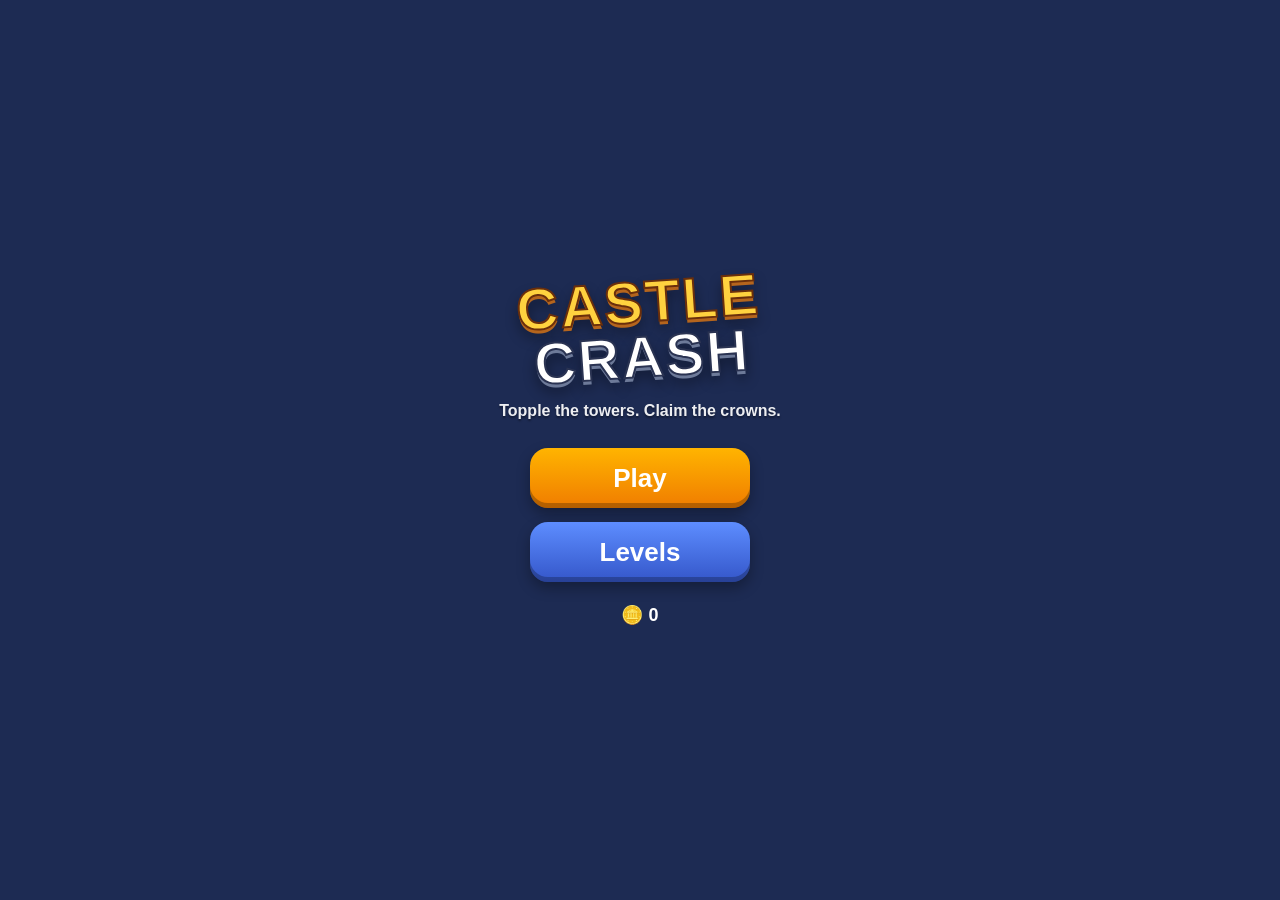
==== castle-crash/index.html @ c0998640 "Add Castle Crash (page, styles, service worker, manifest)" ====
<!DOCTYPE html>
<html lang="en">
<head>
<meta charset="utf-8">
<meta name="viewport" content="width=device-width, initial-scale=1, maximum-scale=1, minimum-scale=1, user-scalable=no, viewport-fit=cover">
<meta name="apple-mobile-web-app-capable" content="yes">
<meta name="mobile-web-app-capable" content="yes">
<meta name="apple-mobile-web-app-status-bar-style" content="black-translucent">
<meta name="apple-mobile-web-app-title" content="Castle Crash">
<meta name="theme-color" content="#1d2b53">
<meta name="description" content="Castle Crash: aim, fire, and topple the castle. A physics puzzle game.">
<title>Castle Crash</title>
<link rel="manifest" href="manifest.webmanifest">
<link rel="apple-touch-icon" href="icons/apple-touch-icon.png">
<link rel="icon" type="image/png" sizes="192x192" href="icons/icon-192.png">
<link rel="stylesheet" href="style.css">
</head>
<body>
<div id="safe-probe"></div>
<canvas id="game"></canvas>

<div id="hud" class="hidden">
  <button id="btn-menu" class="hbtn" aria-label="Levels">&#9776;</button>
  <div id="hud-mid">
    <div id="hud-level">Level 1</div>
    <div id="hud-balls"></div>
  </div>
  <button id="btn-restart" class="hbtn" aria-label="Restart">&#8635;</button>
  <button id="btn-sound" class="hbtn" aria-label="Sound">&#128266;</button>
</div>
<div id="hint" class="hidden">Drag back from the cannon to aim, release to fire</div>

<div id="title" class="screen">
  <div class="logo"><span>CASTLE</span><span>CRASH</span></div>
  <div class="tag">Topple the towers. Claim the crowns.</div>
  <button id="btn-play" class="big">Play</button>
  <button id="btn-levels" class="big alt">Levels</button>
  <div class="coins-line">&#129689; <span class="coins">0</span></div>
</div>

<div id="levels" class="screen hidden">
  <div class="lv-head">
    <button id="btn-back" class="hbtn" aria-label="Back">&#8592;</button>
    <div class="lv-title">Choose a Level</div>
    <div class="lv-coins">&#129689; <span class="coins">0</span></div>
  </div>
  <div class="lv-stars">&#9733; <span id="star-total">0</span></div>
  <div id="lv-grid"></div>
</div>

<div id="result" class="screen dim hidden">
  <div class="card">
    <div id="res-title">Castle Cleared!</div>
    <div id="res-stars"><span>&#9733;</span><span>&#9733;</span><span>&#9733;</span></div>
    <div id="res-score"></div>
    <div id="res-coins"></div>
    <div class="row">
      <button id="res-levels" class="mid alt" aria-label="Levels">&#9776;</button>
      <button id="res-retry" class="mid alt" aria-label="Retry">&#8635;</button>
      <button id="res-next" class="mid">Next &#9654;</button>
    </div>
  </div>
</div>

<script src="js/matter.min.js"></script>
<script src="js/core.js"></script>
<script src="js/levels.js"></script>
<script src="js/game.js"></script>
</body>
</html>
---- castle-crash/style.css ----
:root { --sat: env(safe-area-inset-top, 0px); --sab: env(safe-area-inset-bottom, 0px); --sal: env(safe-area-inset-left, 0px); --sar: env(safe-area-inset-right, 0px); }
* { box-sizing: border-box; -webkit-tap-highlight-color: transparent; -webkit-user-select: none; user-select: none; -webkit-touch-callout: none; }
html, body { margin: 0; padding: 0; width: 100%; height: 100%; overflow: hidden; background: #1d2b53; overscroll-behavior: none; touch-action: none; }
body { position: fixed; inset: 0; font-family: -apple-system, BlinkMacSystemFont, "SF Pro Rounded", "Segoe UI", Roboto, sans-serif; color: #fff; }
#safe-probe { position: absolute; visibility: hidden; padding: var(--sat) var(--sar) var(--sab) var(--sal); }
canvas#game { position: absolute; inset: 0; width: 100%; height: 100%; display: block; touch-action: none; }
.hidden { display: none !important; }
button { font-family: inherit; cursor: pointer; border: none; touch-action: manipulation; }
.hbtn { width: 44px; height: 44px; border-radius: 12px; background: rgba(20,28,60,.55); color: #fff; font-size: 22px; line-height: 44px; padding: 0; box-shadow: inset 0 -3px 0 rgba(0,0,0,.25); }
.hbtn:active { transform: scale(.94); }
#hud { position: absolute; left: 0; right: 0; top: 0; padding: calc(var(--sat) + 8px) calc(var(--sar) + 10px) 0 calc(var(--sal) + 10px); display: flex; align-items: center; gap: 8px; pointer-events: none; }
#hud .hbtn { pointer-events: auto; }
#hud-mid { flex: 1; text-align: center; text-shadow: 0 2px 0 rgba(0,0,0,.35); }
#hud-level { font-weight: 800; font-size: 17px; }
#hud-balls { margin-top: 3px; height: 16px; display: flex; justify-content: center; gap: 5px; }
#hud-balls i { width: 14px; height: 14px; border-radius: 50%; background: radial-gradient(circle at 35% 35%, #9aa3b5, #2c3140 70%); display: inline-block; box-shadow: 0 1px 0 rgba(0,0,0,.4); }
#hud-balls i.used { opacity: .25; }
#hint { position: absolute; left: 0; right: 0; bottom: calc(var(--sab) + 18px); text-align: center; font-size: 15px; font-weight: 700; color: #fff; text-shadow: 0 2px 3px rgba(0,0,0,.6); pointer-events: none; animation: pulse 1.6s ease-in-out infinite; }
@keyframes pulse { 50% { opacity: .45; } }
.screen { position: absolute; inset: 0; display: flex; flex-direction: column; align-items: center; justify-content: center; padding: calc(var(--sat) + 10px) calc(var(--sar) + 12px) calc(var(--sab) + 10px) calc(var(--sal) + 12px); }
#title { background: linear-gradient(180deg, rgba(29,43,83,.15), rgba(29,43,83,.65)); gap: 14px; }
.logo { display: flex; flex-direction: column; align-items: center; font-weight: 900; line-height: .95; letter-spacing: 2px; margin-bottom: 4px; transform: rotate(-4deg); }
.logo span { font-size: 58px; color: #ffd23f; text-shadow: 0 4px 0 #b5651d, 0 8px 14px rgba(0,0,0,.45); -webkit-text-stroke: 2px #6b2f0b; }
.logo span:last-child { color: #fff; text-shadow: 0 4px 0 #6d7a99, 0 8px 14px rgba(0,0,0,.45); -webkit-text-stroke: 2px #2a3352; }
.tag { font-size: 16px; font-weight: 700; opacity: .92; margin-bottom: 14px; text-shadow: 0 2px 2px rgba(0,0,0,.4); }
.big { width: 220px; height: 60px; border-radius: 18px; font-size: 26px; font-weight: 900; color: #fff; background: linear-gradient(#ffb400, #f07c00); box-shadow: inset 0 -5px 0 rgba(0,0,0,.25), 0 6px 14px rgba(0,0,0,.3); }
.big.alt, .mid.alt { background: linear-gradient(#5d8dff, #3456c9); }
.big:active, .mid:active { transform: scale(.95); }
.coins-line { font-weight: 800; font-size: 18px; margin-top: 8px; }
#levels { justify-content: flex-start; background: linear-gradient(180deg, #24346b, #1d2b53); }
.lv-head { width: 100%; max-width: 460px; display: flex; align-items: center; gap: 10px; margin-top: 4px; }
.lv-title { flex: 1; text-align: center; font-weight: 900; font-size: 22px; }
.lv-coins { font-weight: 800; min-width: 44px; text-align: right; }
.lv-stars { margin: 8px 0 10px; font-weight: 800; color: #ffd23f; font-size: 18px; }
#lv-grid { width: 100%; max-width: 460px; display: grid; grid-template-columns: repeat(4, 1fr); gap: 10px; overflow-y: auto; padding: 4px 2px 20px; -webkit-overflow-scrolling: touch; touch-action: pan-y; }
.lv { aspect-ratio: 1 / 1.05; border-radius: 16px; background: linear-gradient(#ffb400, #f07c00); color: #fff; font-weight: 900; font-size: 24px; display: flex; flex-direction: column; align-items: center; justify-content: center; box-shadow: inset 0 -4px 0 rgba(0,0,0,.25); }
.lv .st { font-size: 13px; letter-spacing: 1px; color: rgba(0,0,0,.25); margin-top: 2px; }
.lv .st b { color: #fff6a8; font-weight: 900; }
.lv.locked { background: linear-gradient(#59618a, #3d446b); color: rgba(255,255,255,.4); font-size: 22px; }
.dim { background: rgba(10,14,30,.55); }
.card { width: min(320px, 90vw); background: linear-gradient(#fff8e6, #f3dfb1); color: #4a2a08; border-radius: 24px; padding: 20px 16px 18px; text-align: center; box-shadow: 0 10px 30px rgba(0,0,0,.4), inset 0 -5px 0 rgba(0,0,0,.12); animation: pop .35s cubic-bezier(.2,1.6,.4,1); }
@keyframes pop { from { transform: scale(.6); opacity: 0; } }
#res-title { font-size: 26px; font-weight: 900; }
#res-stars { font-size: 52px; margin: 6px 0; letter-spacing: 4px; }
#res-stars span { color: #d6c8a8; display: inline-block; }
#res-stars span.on { color: #ffc400; text-shadow: 0 3px 0 #c27c00; animation: pop .4s backwards; }
#res-stars span.on:nth-child(2) { animation-delay: .15s; }
#res-stars span.on:nth-child(3) { animation-delay: .3s; }
#res-score { font-size: 18px; font-weight: 800; }
#res-coins { font-size: 16px; font-weight: 700; margin: 6px 0 14px; min-height: 20px; }
.row { display: flex; gap: 10px; justify-content: center; }
.mid { height: 52px; min-width: 52px; padding: 0 16px; border-radius: 16px; font-size: 20px; font-weight: 900; color: #fff; background: linear-gradient(#ffb400, #f07c00); box-shadow: inset 0 -4px 0 rgba(0,0,0,.25); }
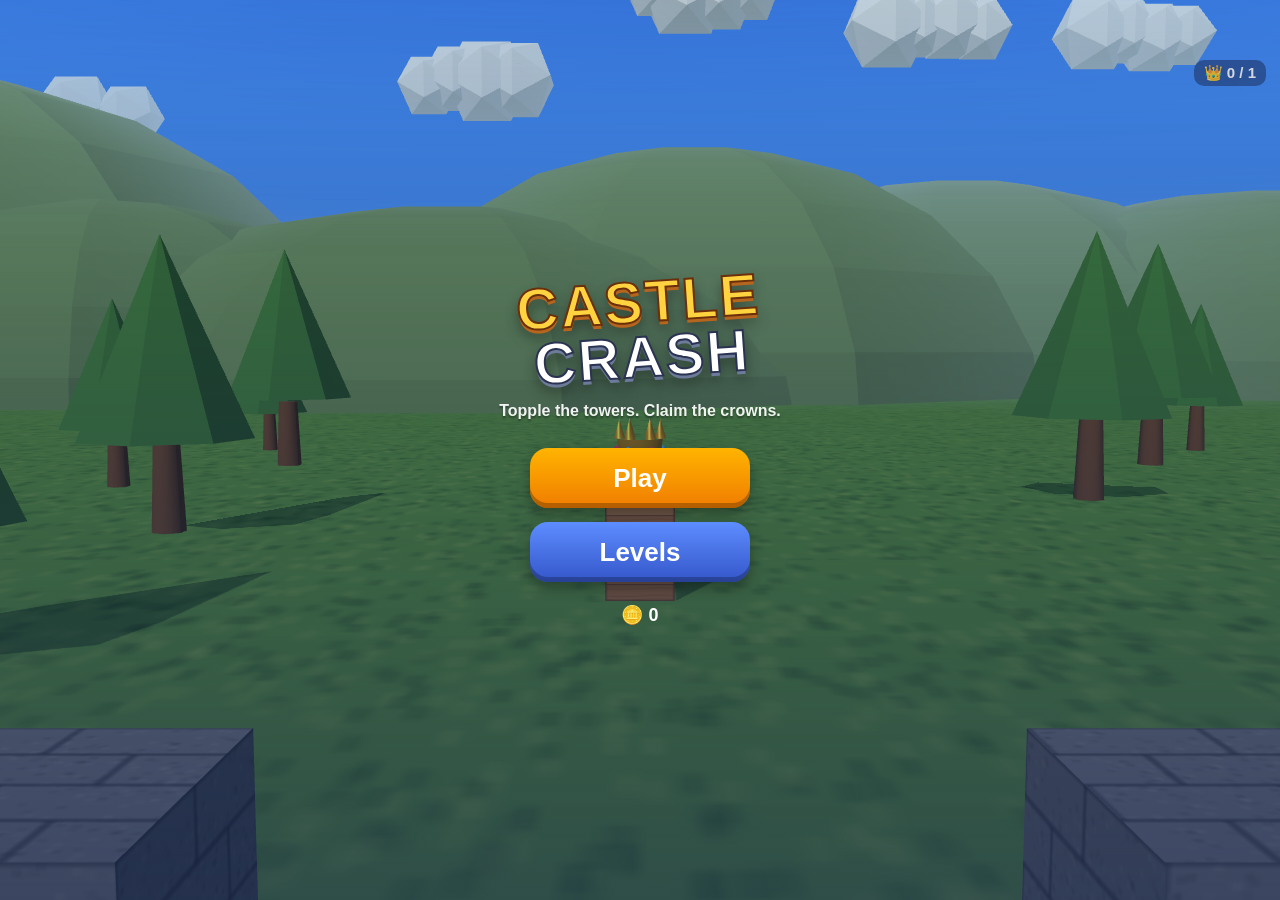
==== commit d3cbec18: "Castle Crash 3D: first-person page, unlimited shots, service worker cache castle-crash-3d-v1" ====
--- a/castle-crash/index.html
+++ b/castle-crash/index.html
@@ -8,7 +8,7 @@
 <meta name="apple-mobile-web-app-status-bar-style" content="black-translucent">
 <meta name="apple-mobile-web-app-title" content="Castle Crash">
 <meta name="theme-color" content="#1d2b53">
-<meta name="description" content="Castle Crash: aim, fire, and topple the castle. A physics puzzle game.">
+<meta name="description" content="Castle Crash 3D: tap to fire and topple the castle. A first-person physics puzzle game.">
 <title>Castle Crash</title>
 <link rel="manifest" href="manifest.webmanifest">
 <link rel="apple-touch-icon" href="icons/apple-touch-icon.png">
@@ -18,17 +18,20 @@
 <body>
 <div id="safe-probe"></div>
 <canvas id="game"></canvas>
+<div id="cross" class="hidden"><i></i></div>
+<div id="popups"></div>
 
 <div id="hud" class="hidden">
   <button id="btn-menu" class="hbtn" aria-label="Levels">&#9776;</button>
   <div id="hud-mid">
     <div id="hud-level">Level 1</div>
-    <div id="hud-balls"></div>
+    <div id="hud-shots">Shots 0</div>
   </div>
   <button id="btn-restart" class="hbtn" aria-label="Restart">&#8635;</button>
   <button id="btn-sound" class="hbtn" aria-label="Sound">&#128266;</button>
 </div>
-<div id="hint" class="hidden">Drag back from the cannon to aim, release to fire</div>
+<div id="hud-targets-wrap"><div id="hud-targets"></div></div>
+<div id="hint" class="hidden">Tap the castle to fire. Hold and drag to aim, release to fire.</div>
 
 <div id="title" class="screen">
   <div class="logo"><span>CASTLE</span><span>CRASH</span></div>
@@ -56,15 +59,12 @@
     <div id="res-coins"></div>
     <div class="row">
       <button id="res-levels" class="mid alt" aria-label="Levels">&#9776;</button>
-      <button id="res-retry" class="mid alt" aria-label="Retry">&#8635;</button>
+      <button id="res-retry" class="mid alt" aria-label="Replay">&#8635;</button>
       <button id="res-next" class="mid">Next &#9654;</button>
     </div>
   </div>
 </div>
-
-<script src="js/matter.min.js"></script>
-<script src="js/core.js"></script>
-<script src="js/levels.js"></script>
-<script src="js/game.js"></script>
+<noscript>Castle Crash needs JavaScript.</noscript>
+<script type="module" src="js/game.js"></script>
 </body>
 </html>
--- a/castle-crash/style.css
+++ b/castle-crash/style.css
@@ -50,3 +50,15 @@
 #res-coins { font-size: 16px; font-weight: 700; margin: 6px 0 14px; min-height: 20px; }
 .row { display: flex; gap: 10px; justify-content: center; }
 .mid { height: 52px; min-width: 52px; padding: 0 16px; border-radius: 16px; font-size: 20px; font-weight: 900; color: #fff; background: linear-gradient(#ffb400, #f07c00); box-shadow: inset 0 -4px 0 rgba(0,0,0,.25); }
+#hud-shots { font-size: 13px; font-weight: 700; margin-top: 3px; opacity: .95; }
+#hud-targets { position: absolute; right: calc(var(--sar) + 14px); top: calc(var(--sat) + 60px); font-weight: 800; font-size: 15px; background: rgba(20,28,60,.45); padding: 4px 10px; border-radius: 10px; }
+#hud-targets::before { content: "\1F451  "; }
+#cross { position: absolute; left: -28px; top: -28px; width: 56px; height: 56px; pointer-events: none; will-change: transform; }
+#cross::before, #cross::after { content: ""; position: absolute; background: #fff; box-shadow: 0 0 3px rgba(0,0,0,.7); }
+#cross::before { left: 27px; top: 4px; width: 2px; height: 48px; }
+#cross::after { top: 27px; left: 4px; height: 2px; width: 48px; }
+#cross i { position: absolute; inset: 10px; border: 2.5px solid #fff; border-radius: 50%; box-shadow: 0 0 4px rgba(0,0,0,.6); }
+#popups { position: absolute; left: 0; right: 0; top: 38%; text-align: center; pointer-events: none; }
+.popup { font-weight: 900; font-size: 30px; color: #ffe14d; text-shadow: 0 3px 0 #a86a00, 0 6px 10px rgba(0,0,0,.4); animation: rise .9s ease-out forwards; }
+@keyframes rise { from { transform: translateY(10px) scale(.7); opacity: 0; } 20% { opacity: 1; transform: scale(1.1); } to { transform: translateY(-50px); opacity: 0; } }
+#hud-balls { display: none; }
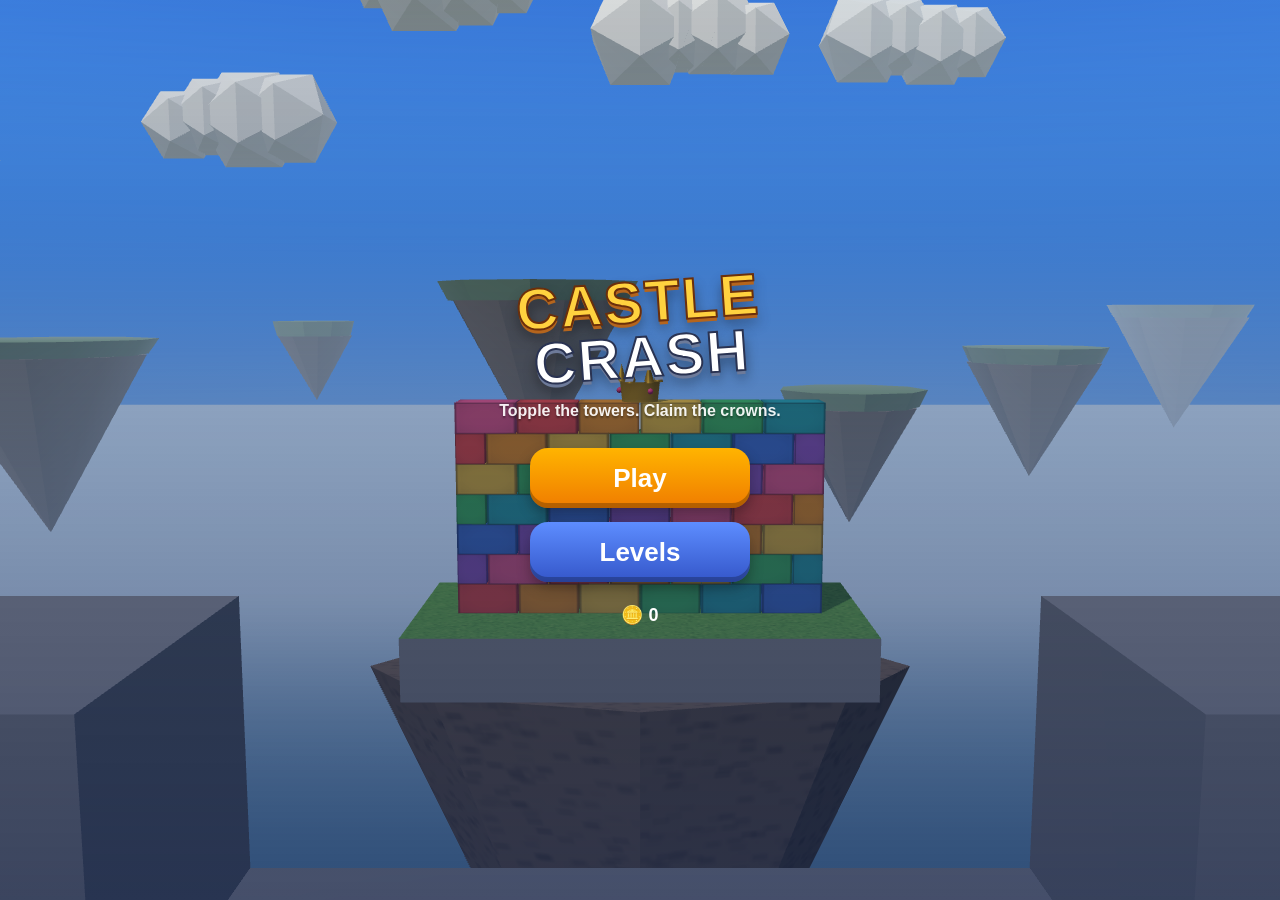
==== commit 24c71f28: "Castle Crash: new index, manifest, service worker cache castle-crash-stack-v1" ====
--- a/castle-crash/index.html
+++ b/castle-crash/index.html
@@ -8,7 +8,7 @@
 <meta name="apple-mobile-web-app-status-bar-style" content="black-translucent">
 <meta name="apple-mobile-web-app-title" content="Castle Crash">
 <meta name="theme-color" content="#1d2b53">
-<meta name="description" content="Castle Crash 3D: tap to fire and topple the castle. A first-person physics puzzle game.">
+<meta name="description" content="Castle Crash: tap to fire and smash towering stacks off a floating island. A first-person physics puzzle game.">
 <title>Castle Crash</title>
 <link rel="manifest" href="manifest.webmanifest">
 <link rel="apple-touch-icon" href="icons/apple-touch-icon.png">
@@ -30,8 +30,8 @@
   <button id="btn-restart" class="hbtn" aria-label="Restart">&#8635;</button>
   <button id="btn-sound" class="hbtn" aria-label="Sound">&#128266;</button>
 </div>
-<div id="hud-targets-wrap"><div id="hud-targets"></div></div>
-<div id="hint" class="hidden">Tap the castle to fire. Hold and drag to aim, release to fire.</div>
+<div id="progress" class="hidden"><div id="bar"><div id="bar-fill"></div></div><div id="bar-row"><span id="bar-text">0%</span><span id="hud-crowns"></span></div></div>
+<div id="hint" class="hidden">Tap to fire. Knock the pieces off the island! Hold and drag to aim.</div>
 
 <div id="title" class="screen">
   <div class="logo"><span>CASTLE</span><span>CRASH</span></div>
@@ -64,6 +64,7 @@
     </div>
   </div>
 </div>
+<div id="loading">Loading…</div>
 <noscript>Castle Crash needs JavaScript.</noscript>
 <script type="module" src="js/game.js"></script>
 </body>
--- a/castle-crash/style.css
+++ b/castle-crash/style.css
@@ -62,3 +62,9 @@
 .popup { font-weight: 900; font-size: 30px; color: #ffe14d; text-shadow: 0 3px 0 #a86a00, 0 6px 10px rgba(0,0,0,.4); animation: rise .9s ease-out forwards; }
 @keyframes rise { from { transform: translateY(10px) scale(.7); opacity: 0; } 20% { opacity: 1; transform: scale(1.1); } to { transform: translateY(-50px); opacity: 0; } }
 #hud-balls { display: none; }
+#progress { position: absolute; left: 50%; transform: translateX(-50%); top: calc(var(--sat) + 62px); width: min(70vw, 300px); pointer-events: none; }
+#bar { height: 14px; border-radius: 8px; background: rgba(15,22,50,.55); overflow: hidden; box-shadow: inset 0 2px 3px rgba(0,0,0,.4); border: 2px solid rgba(255,255,255,.7); }
+#bar-fill { height: 100%; width: 0; background: linear-gradient(90deg, #ffd23f, #ff9f1c); transition: width .25s ease-out; }
+#bar-row { display: flex; justify-content: space-between; font-size: 12px; font-weight: 800; margin-top: 3px; text-shadow: 0 1px 2px rgba(0,0,0,.6); }
+#hud-targets, #hud-targets-wrap { display: none; }
+#loading { position: absolute; inset: 0; display: flex; align-items: center; justify-content: center; background: #1d2b53; font-weight: 800; font-size: 20px; }
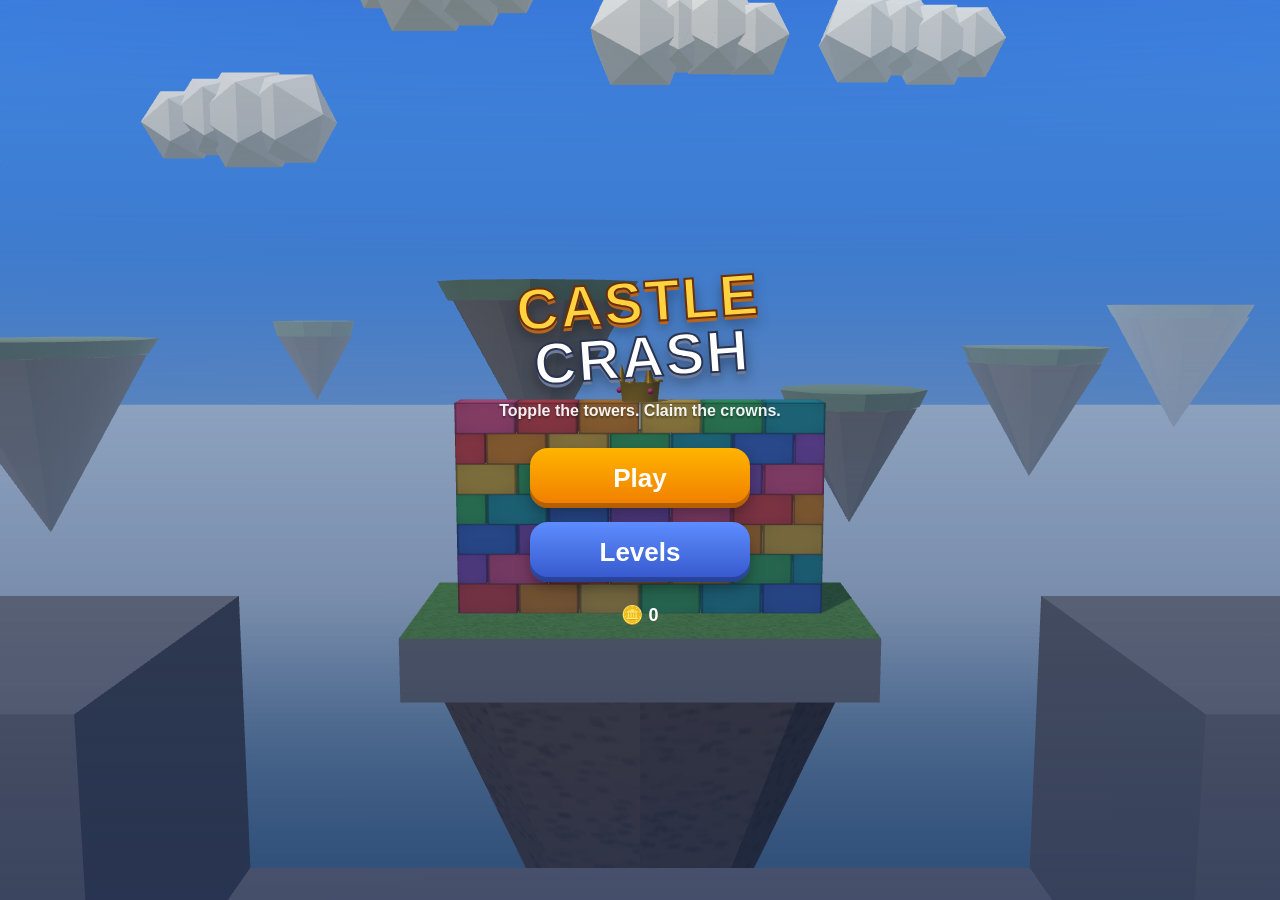
==== commit cfeb9b1f: "Castle Crash: service worker cache castle-crash-stack-v2, only clears its own castle-crash-* caches" ====
--- a/castle-crash/index.html
+++ b/castle-crash/index.html
@@ -31,7 +31,7 @@
   <button id="btn-sound" class="hbtn" aria-label="Sound">&#128266;</button>
 </div>
 <div id="progress" class="hidden"><div id="bar"><div id="bar-fill"></div></div><div id="bar-row"><span id="bar-text">0%</span><span id="hud-crowns"></span></div></div>
-<div id="hint" class="hidden">Tap to fire. Knock the pieces off the island! Hold and drag to aim.</div>
+<div id="hint" class="hidden">Tap to fire. Knock every piece off the island! Hold and drag to aim.</div>
 
 <div id="title" class="screen">
   <div class="logo"><span>CASTLE</span><span>CRASH</span></div>
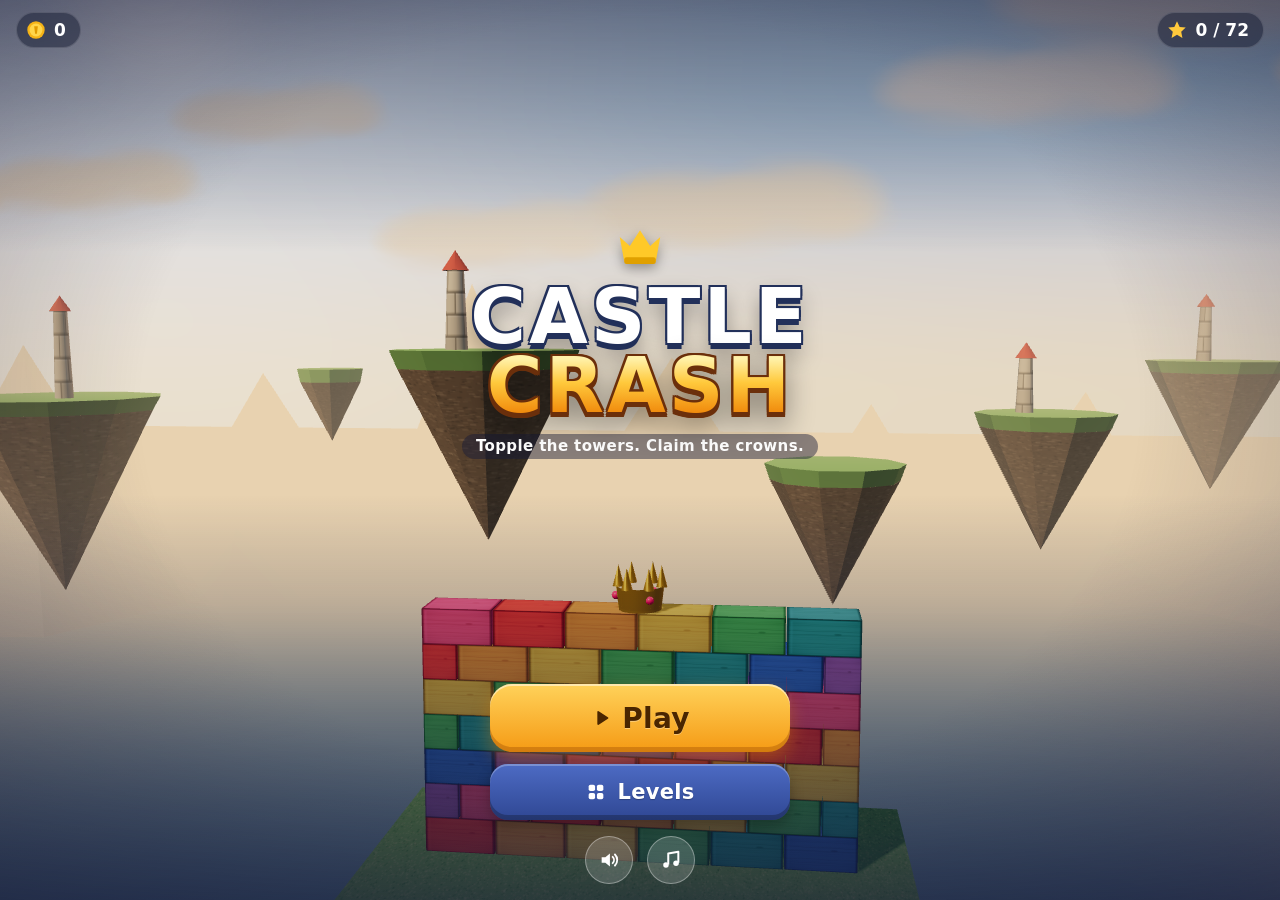
==== commit 73ef301b: "Castle Crash v3: pro visual and UI polish (golden-hour lighting, materials, particles, camera work, " ====
--- a/castle-crash/index.html
+++ b/castle-crash/index.html
@@ -7,7 +7,7 @@
 <meta name="mobile-web-app-capable" content="yes">
 <meta name="apple-mobile-web-app-status-bar-style" content="black-translucent">
 <meta name="apple-mobile-web-app-title" content="Castle Crash">
-<meta name="theme-color" content="#1d2b53">
+<meta name="theme-color" content="#1b2440">
 <meta name="description" content="Castle Crash: tap to fire and smash towering stacks off a floating island. A first-person physics puzzle game.">
 <title>Castle Crash</title>
 <link rel="manifest" href="manifest.webmanifest">
@@ -15,56 +15,110 @@
 <link rel="icon" type="image/png" sizes="192x192" href="icons/icon-192.png">
 <link rel="stylesheet" href="style.css">
 </head>
-<body>
-<div id="safe-probe"></div>
+<body data-mode="loading">
+<svg width="0" height="0" style="position:absolute" aria-hidden="true">
+  <symbol id="i-pause" viewBox="0 0 24 24"><rect x="6" y="5" width="4" height="14" rx="1.5"/><rect x="14" y="5" width="4" height="14" rx="1.5"/></symbol>
+  <symbol id="i-restart" viewBox="0 0 24 24"><path d="M12 5a7 7 0 1 1-6.6 4.7" fill="none" stroke="currentColor" stroke-width="2.6" stroke-linecap="round"/><path d="M4 4v6h6z"/></symbol>
+  <symbol id="i-back" viewBox="0 0 24 24"><path d="M15 5l-7 7 7 7" fill="none" stroke="currentColor" stroke-width="2.8" stroke-linecap="round" stroke-linejoin="round"/></symbol>
+  <symbol id="i-grid" viewBox="0 0 24 24"><rect x="4" y="4" width="7" height="7" rx="2"/><rect x="13" y="4" width="7" height="7" rx="2"/><rect x="4" y="13" width="7" height="7" rx="2"/><rect x="13" y="13" width="7" height="7" rx="2"/></symbol>
+  <symbol id="i-play" viewBox="0 0 24 24"><path d="M8 5.5v13a1 1 0 0 0 1.5.9l10-6.5a1 1 0 0 0 0-1.7l-10-6.5A1 1 0 0 0 8 5.5z"/></symbol>
+  <symbol id="i-home" viewBox="0 0 24 24"><path d="M3 11l9-7 9 7v9a1 1 0 0 1-1 1h-5v-6H9v6H4a1 1 0 0 1-1-1z"/></symbol>
+  <symbol id="i-sound" viewBox="0 0 24 24"><path d="M4 9h4l5-4v14l-5-4H4z"/><path d="M16 8.5a5 5 0 0 1 0 7M18.5 6a8.5 8.5 0 0 1 0 12" fill="none" stroke="currentColor" stroke-width="2" stroke-linecap="round"/></symbol>
+  <symbol id="i-music" viewBox="0 0 24 24"><path d="M9 17V5l11-2v12" fill="none" stroke="currentColor" stroke-width="2.2" stroke-linejoin="round"/><circle cx="6.5" cy="17.5" r="3"/><circle cx="17.5" cy="15.5" r="3"/></symbol>
+  <symbol id="i-star" viewBox="0 0 24 24"><path d="M12 2.5l2.9 6.1 6.6.8-4.9 4.6 1.3 6.6L12 17.3l-5.9 3.3 1.3-6.6-4.9-4.6 6.6-.8z"/></symbol>
+  <symbol id="i-coin" viewBox="0 0 24 24"><circle cx="12" cy="12" r="9.5" fill="#f5b316"/><circle cx="12" cy="12" r="7" fill="#ffd54a"/><path d="M10 8h4l-1 8h-2z" fill="#e09a00"/></symbol>
+  <symbol id="i-crown" viewBox="0 0 24 24"><path d="M3 8l4.5 4L12 5l4.5 7L21 8l-2 11H5z" fill="#ffc928"/><rect x="5" y="17" width="14" height="3" rx="1" fill="#e0a000"/></symbol>
+  <symbol id="i-ball" viewBox="0 0 24 24"><circle cx="12" cy="12" r="8" fill="#2a2f3b"/><circle cx="9.5" cy="9.5" r="2.5" fill="#6d7488"/></symbol>
+</svg>
 <canvas id="game"></canvas>
+<div id="vignette"></div>
 <div id="cross" class="hidden"><i></i></div>
 <div id="popups"></div>
+<label id="haptic-wrap" aria-hidden="true"><input type="checkbox" switch id="haptic-in"><span id="haptic"></span></label>
 
 <div id="hud" class="hidden">
-  <button id="btn-menu" class="hbtn" aria-label="Levels">&#9776;</button>
+  <button id="btn-menu" class="hbtn" aria-label="Pause"><svg><use href="#i-pause"/></svg></button>
   <div id="hud-mid">
-    <div id="hud-level">Level 1</div>
-    <div id="hud-shots">Shots 0</div>
+    <div id="hud-num">Level 1</div>
+    <div id="hud-level">Brick Wall</div>
   </div>
-  <button id="btn-restart" class="hbtn" aria-label="Restart">&#8635;</button>
-  <button id="btn-sound" class="hbtn" aria-label="Sound">&#128266;</button>
+  <button id="btn-restart" class="hbtn" aria-label="Restart"><svg><use href="#i-restart"/></svg></button>
 </div>
-<div id="progress" class="hidden"><div id="bar"><div id="bar-fill"></div></div><div id="bar-row"><span id="bar-text">0%</span><span id="hud-crowns"></span></div></div>
-<div id="hint" class="hidden">Tap to fire. Knock every piece off the island! Hold and drag to aim.</div>
+<div id="progress" class="hidden">
+  <div id="bar"><div id="bar-fill"></div><span id="bar-text">0% of 100%</span></div>
+</div>
+<div id="hud-bottom" class="hidden">
+  <div class="chip"><svg><use href="#i-ball"/></svg><b id="hud-shots">0</b><span id="hud-par">3&#9733; in 7</span></div>
+  <div class="chip" id="chip-crowns"><svg><use href="#i-crown"/></svg><b id="hud-crowns">0/1</b></div>
+</div>
+<div id="hint" class="hidden"><span class="finger"></span>Tap to fire. Hold and drag to aim.<br>Knock every piece off the island!</div>
+<div id="wipe"></div>
 
-<div id="title" class="screen">
-  <div class="logo"><span>CASTLE</span><span>CRASH</span></div>
-  <div class="tag">Topple the towers. Claim the crowns.</div>
-  <button id="btn-play" class="big">Play</button>
-  <button id="btn-levels" class="big alt">Levels</button>
-  <div class="coins-line">&#129689; <span class="coins">0</span></div>
+<div id="title" class="screen hidden">
+  <div class="title-top">
+    <div class="pill"><svg><use href="#i-coin"/></svg><span class="coins">0</span></div>
+    <div class="pill"><svg class="gold"><use href="#i-star"/></svg><span id="title-stars">0</span></div>
+  </div>
+  <div class="logo">
+    <div class="crest"><svg><use href="#i-crown"/></svg></div>
+    <span class="l1">CASTLE</span><span class="l2">CRASH</span>
+    <div class="tag">Topple the towers. Claim the crowns.</div>
+  </div>
+  <div class="title-actions">
+    <button id="btn-play" class="btn primary big"><svg><use href="#i-play"/></svg>Play</button>
+    <button id="btn-levels" class="btn secondary"><svg><use href="#i-grid"/></svg>Levels</button>
+    <div class="toggles">
+      <button id="btn-sound" class="tbtn t-sound" aria-label="Sound"><svg><use href="#i-sound"/></svg></button>
+      <button class="tbtn t-music" aria-label="Music"><svg><use href="#i-music"/></svg></button>
+    </div>
+  </div>
 </div>
 
 <div id="levels" class="screen hidden">
   <div class="lv-head">
-    <button id="btn-back" class="hbtn" aria-label="Back">&#8592;</button>
+    <button id="btn-back" class="hbtn" aria-label="Back"><svg><use href="#i-back"/></svg></button>
     <div class="lv-title">Choose a Level</div>
-    <div class="lv-coins">&#129689; <span class="coins">0</span></div>
+    <div class="pill small"><svg><use href="#i-coin"/></svg><span class="coins">0</span></div>
   </div>
-  <div class="lv-stars">&#9733; <span id="star-total">0</span></div>
+  <div class="lv-stars"><svg class="gold"><use href="#i-star"/></svg><span id="star-total">0</span><div class="sbar"><div id="star-fill"></div></div></div>
   <div id="lv-grid"></div>
 </div>
 
-<div id="result" class="screen dim hidden">
-  <div class="card">
-    <div id="res-title">Castle Cleared!</div>
-    <div id="res-stars"><span>&#9733;</span><span>&#9733;</span><span>&#9733;</span></div>
-    <div id="res-score"></div>
-    <div id="res-coins"></div>
-    <div class="row">
-      <button id="res-levels" class="mid alt" aria-label="Levels">&#9776;</button>
-      <button id="res-retry" class="mid alt" aria-label="Replay">&#8635;</button>
-      <button id="res-next" class="mid">Next &#9654;</button>
+<div id="pause" class="screen dim hidden">
+  <div class="card sheet">
+    <div class="card-title">Paused</div>
+    <button id="p-resume" class="btn primary"><svg><use href="#i-play"/></svg>Resume</button>
+    <button id="p-restart" class="btn secondary"><svg><use href="#i-restart"/></svg>Restart</button>
+    <button id="p-levels" class="btn secondary"><svg><use href="#i-grid"/></svg>Levels</button>
+    <button id="p-home" class="btn ghost"><svg><use href="#i-home"/></svg>Title</button>
+    <div class="toggles">
+      <button class="tbtn t-sound" aria-label="Sound"><svg><use href="#i-sound"/></svg></button>
+      <button class="tbtn t-music" aria-label="Music"><svg><use href="#i-music"/></svg></button>
     </div>
   </div>
 </div>
-<div id="loading">Loading…</div>
+
+<div id="result" class="screen dim hidden">
+  <div id="confetti"></div>
+  <div class="card">
+    <div class="ribbon"><span id="res-title">Castle Cleared!</span></div>
+    <div id="res-level">Level 1</div>
+    <div id="res-stars"><span><svg><use href="#i-star"/></svg></span><span><svg><use href="#i-star"/></svg></span><span><svg><use href="#i-star"/></svg></span></div>
+    <div id="res-best" class="hidden">New best!</div>
+    <div class="stats">
+      <div><small>Shots</small><b id="res-shots">0</b></div>
+      <div><small>3&#9733; par</small><b id="res-par">0</b></div>
+      <div id="res-crowns-wrap"><small>Crowns</small><b id="res-crowns">0/1</b></div>
+      <div><small>Coins</small><b class="coin-b"><svg><use href="#i-coin"/></svg><span id="res-coins">+0</span></b></div>
+    </div>
+    <div class="row">
+      <button id="res-levels" class="btn secondary sq" aria-label="Levels"><svg><use href="#i-grid"/></svg></button>
+      <button id="res-retry" class="btn secondary sq" aria-label="Replay"><svg><use href="#i-restart"/></svg></button>
+      <button id="res-next" class="btn primary grow">Next<svg><use href="#i-play"/></svg></button>
+    </div>
+  </div>
+</div>
+<div id="loading"><div class="ld-logo">CASTLE CRASH</div><div class="ld-bar"><i></i></div></div>
 <noscript>Castle Crash needs JavaScript.</noscript>
 <script type="module" src="js/game.js"></script>
 </body>
--- a/castle-crash/style.css
+++ b/castle-crash/style.css
@@ -1,70 +1,149 @@
-:root { --sat: env(safe-area-inset-top, 0px); --sab: env(safe-area-inset-bottom, 0px); --sal: env(safe-area-inset-left, 0px); --sar: env(safe-area-inset-right, 0px); }
+/* Castle Crash v3 UI: warm parchment + royal navy, gold accents, rounded system type. */
+:root {
+  --sat: env(safe-area-inset-top, 0px); --sab: env(safe-area-inset-bottom, 0px); --sal: env(safe-area-inset-left, 0px); --sar: env(safe-area-inset-right, 0px);
+  --navy: #1b2440; --navy2: #2b3a66; --gold: #ffc93c; --gold2: #f09a12; --cream: #fff6e3; --ink: #3a2410; --red: #c9452f; --green: #37b56a;
+  --font: ui-rounded, "SF Pro Rounded", -apple-system, BlinkMacSystemFont, "Segoe UI", Roboto, system-ui, sans-serif;
+  --glass: rgba(18, 24, 46, .48);
+}
 * { box-sizing: border-box; -webkit-tap-highlight-color: transparent; -webkit-user-select: none; user-select: none; -webkit-touch-callout: none; }
-html, body { margin: 0; padding: 0; width: 100%; height: 100%; overflow: hidden; background: #1d2b53; overscroll-behavior: none; touch-action: none; }
-body { position: fixed; inset: 0; font-family: -apple-system, BlinkMacSystemFont, "SF Pro Rounded", "Segoe UI", Roboto, sans-serif; color: #fff; }
-#safe-probe { position: absolute; visibility: hidden; padding: var(--sat) var(--sar) var(--sab) var(--sal); }
+html, body { margin: 0; padding: 0; width: 100%; height: 100%; overflow: hidden; background: var(--navy); overscroll-behavior: none; touch-action: none; }
+body { position: fixed; inset: 0; font-family: var(--font); color: #fff; -webkit-font-smoothing: antialiased; }
 canvas#game { position: absolute; inset: 0; width: 100%; height: 100%; display: block; touch-action: none; }
 .hidden { display: none !important; }
-button { font-family: inherit; cursor: pointer; border: none; touch-action: manipulation; }
-.hbtn { width: 44px; height: 44px; border-radius: 12px; background: rgba(20,28,60,.55); color: #fff; font-size: 22px; line-height: 44px; padding: 0; box-shadow: inset 0 -3px 0 rgba(0,0,0,.25); }
-.hbtn:active { transform: scale(.94); }
-#hud { position: absolute; left: 0; right: 0; top: 0; padding: calc(var(--sat) + 8px) calc(var(--sar) + 10px) 0 calc(var(--sal) + 10px); display: flex; align-items: center; gap: 8px; pointer-events: none; }
+svg { width: 1em; height: 1em; fill: currentColor; flex: none; }
+svg.gold { color: var(--gold); }
+button { font-family: inherit; cursor: pointer; border: none; touch-action: manipulation; color: inherit; transition: transform .12s ease, filter .12s; }
+button:active { transform: scale(.94); filter: brightness(1.08); }
+#vignette { position: absolute; inset: 0; pointer-events: none; background: radial-gradient(ellipse at 50% 45%, transparent 55%, rgba(20, 10, 30, .32) 100%); }
+#haptic-wrap { position: absolute; left: -100px; top: 0; width: 1px; height: 1px; overflow: hidden; opacity: 0; pointer-events: none; }
+
+/* glass icon buttons */
+.hbtn { width: 46px; height: 46px; border-radius: 15px; background: var(--glass); -webkit-backdrop-filter: blur(10px); backdrop-filter: blur(10px); display: grid; place-items: center; font-size: 22px; box-shadow: inset 0 1px 0 rgba(255,255,255,.25), 0 4px 12px rgba(0,0,0,.18); border: 1px solid rgba(255,255,255,.14); }
+
+/* HUD */
+#hud { position: absolute; left: 0; right: 0; top: 0; padding: calc(var(--sat) + 10px) calc(var(--sar) + 12px) 0 calc(var(--sal) + 12px); display: flex; align-items: center; gap: 10px; pointer-events: none; }
 #hud .hbtn { pointer-events: auto; }
-#hud-mid { flex: 1; text-align: center; text-shadow: 0 2px 0 rgba(0,0,0,.35); }
-#hud-level { font-weight: 800; font-size: 17px; }
-#hud-balls { margin-top: 3px; height: 16px; display: flex; justify-content: center; gap: 5px; }
-#hud-balls i { width: 14px; height: 14px; border-radius: 50%; background: radial-gradient(circle at 35% 35%, #9aa3b5, #2c3140 70%); display: inline-block; box-shadow: 0 1px 0 rgba(0,0,0,.4); }
-#hud-balls i.used { opacity: .25; }
-#hint { position: absolute; left: 0; right: 0; bottom: calc(var(--sab) + 18px); text-align: center; font-size: 15px; font-weight: 700; color: #fff; text-shadow: 0 2px 3px rgba(0,0,0,.6); pointer-events: none; animation: pulse 1.6s ease-in-out infinite; }
-@keyframes pulse { 50% { opacity: .45; } }
-.screen { position: absolute; inset: 0; display: flex; flex-direction: column; align-items: center; justify-content: center; padding: calc(var(--sat) + 10px) calc(var(--sar) + 12px) calc(var(--sab) + 10px) calc(var(--sal) + 12px); }
-#title { background: linear-gradient(180deg, rgba(29,43,83,.15), rgba(29,43,83,.65)); gap: 14px; }
-.logo { display: flex; flex-direction: column; align-items: center; font-weight: 900; line-height: .95; letter-spacing: 2px; margin-bottom: 4px; transform: rotate(-4deg); }
-.logo span { font-size: 58px; color: #ffd23f; text-shadow: 0 4px 0 #b5651d, 0 8px 14px rgba(0,0,0,.45); -webkit-text-stroke: 2px #6b2f0b; }
-.logo span:last-child { color: #fff; text-shadow: 0 4px 0 #6d7a99, 0 8px 14px rgba(0,0,0,.45); -webkit-text-stroke: 2px #2a3352; }
-.tag { font-size: 16px; font-weight: 700; opacity: .92; margin-bottom: 14px; text-shadow: 0 2px 2px rgba(0,0,0,.4); }
-.big { width: 220px; height: 60px; border-radius: 18px; font-size: 26px; font-weight: 900; color: #fff; background: linear-gradient(#ffb400, #f07c00); box-shadow: inset 0 -5px 0 rgba(0,0,0,.25), 0 6px 14px rgba(0,0,0,.3); }
-.big.alt, .mid.alt { background: linear-gradient(#5d8dff, #3456c9); }
-.big:active, .mid:active { transform: scale(.95); }
-.coins-line { font-weight: 800; font-size: 18px; margin-top: 8px; }
-#levels { justify-content: flex-start; background: linear-gradient(180deg, #24346b, #1d2b53); }
-.lv-head { width: 100%; max-width: 460px; display: flex; align-items: center; gap: 10px; margin-top: 4px; }
+#hud-mid { flex: 1; text-align: center; text-shadow: 0 2px 6px rgba(0,0,0,.45); line-height: 1.1; }
+#hud-num { font-size: 12px; font-weight: 800; letter-spacing: 1.5px; text-transform: uppercase; color: var(--gold); }
+#hud-level { font-weight: 900; font-size: 19px; letter-spacing: .2px; }
+#progress { position: absolute; left: 50%; transform: translateX(-50%); top: calc(var(--sat) + 66px); width: min(76vw, 320px); pointer-events: none; }
+#bar { position: relative; height: 22px; border-radius: 12px; background: rgba(15,20,40,.55); overflow: hidden; box-shadow: inset 0 2px 4px rgba(0,0,0,.45), 0 0 0 2px rgba(255,255,255,.75), 0 4px 12px rgba(0,0,0,.25); }
+#bar.bump { animation: bump .25s ease-out; }
+@keyframes bump { 40% { transform: scale(1.04); } }
+#bar-fill { position: absolute; inset: 0; transform-origin: left center; transform: scaleX(0); transition: transform .3s cubic-bezier(.2,.9,.3,1); background: linear-gradient(180deg, #ffe079, var(--gold) 45%, var(--gold2)); }
+#bar-fill::after { content: ""; position: absolute; inset: 0; background: repeating-linear-gradient(-45deg, rgba(255,255,255,.18) 0 8px, transparent 8px 16px); animation: stripes 1s linear infinite; }
+@keyframes stripes { to { background-position: 22px 0; } }
+#bar-text { position: absolute; inset: 0; display: grid; place-items: center; font-size: 12px; font-weight: 900; letter-spacing: .3px; text-shadow: 0 1px 2px rgba(0,0,0,.75); }
+#hud-bottom { position: absolute; left: 0; right: 0; bottom: calc(var(--sab) + 14px); display: flex; justify-content: center; gap: 10px; pointer-events: none; }
+.chip { display: flex; align-items: center; gap: 7px; padding: 7px 14px 7px 10px; border-radius: 999px; background: var(--glass); -webkit-backdrop-filter: blur(10px); backdrop-filter: blur(10px); border: 1px solid rgba(255,255,255,.14); font-size: 20px; box-shadow: 0 4px 12px rgba(0,0,0,.2); }
+.chip b { font-size: 18px; font-weight: 900; }
+.chip span { font-size: 12px; font-weight: 800; opacity: .85; color: var(--gold); }
+#hint { position: absolute; left: 0; right: 0; bottom: calc(var(--sab) + 70px); text-align: center; font-size: 15px; font-weight: 800; line-height: 1.35; color: #fff; text-shadow: 0 2px 6px rgba(0,0,0,.7); pointer-events: none; animation: pulse 1.8s ease-in-out infinite; }
+@keyframes pulse { 50% { opacity: .55; } }
+
+/* screens + transitions */
+.screen { position: absolute; inset: 0; display: flex; flex-direction: column; align-items: center; justify-content: center; padding: calc(var(--sat) + 12px) calc(var(--sar) + 16px) calc(var(--sab) + 16px) calc(var(--sal) + 16px); animation: fadeIn .35s ease-out; }
+@keyframes fadeIn { from { opacity: 0; } }
+.dim { background: rgba(12, 14, 30, .5); -webkit-backdrop-filter: blur(3px); backdrop-filter: blur(3px); }
+#wipe { position: absolute; inset: 0; pointer-events: none; background: var(--navy); opacity: 0; }
+#wipe.go { animation: wipe .6s ease-out; }
+@keyframes wipe { from { opacity: 1; } to { opacity: 0; } }
+
+/* buttons */
+.btn { display: flex; align-items: center; justify-content: center; gap: 10px; height: 56px; padding: 0 22px; border-radius: 18px; font-size: 21px; font-weight: 900; letter-spacing: .3px; color: #fff; text-shadow: 0 1px 1px rgba(0,0,0,.25); }
+.btn svg { font-size: 22px; }
+.btn.primary { background: linear-gradient(180deg, #ffd25a, #f59a14); color: #4a2600; text-shadow: 0 1px 0 rgba(255,255,255,.35); box-shadow: inset 0 -5px 0 rgba(150,70,0,.35), inset 0 2px 0 rgba(255,255,255,.5), 0 8px 18px rgba(240,140,0,.35); }
+.btn.secondary { background: linear-gradient(180deg, #4d6bc4, #2f4793); box-shadow: inset 0 -5px 0 rgba(0,0,0,.25), inset 0 2px 0 rgba(255,255,255,.25), 0 6px 14px rgba(0,0,0,.25); }
+.btn.ghost { background: transparent; color: #6a4b2a; text-shadow: none; height: 44px; font-size: 18px; }
+.btn.big { height: 68px; font-size: 28px; border-radius: 22px; }
+.btn.sq { width: 56px; padding: 0; }
+.btn.grow { flex: 1; }
+.tbtn { width: 48px; height: 48px; border-radius: 50%; background: rgba(255,255,255,.16); border: 1.5px solid rgba(255,255,255,.35); display: grid; place-items: center; font-size: 22px; position: relative; }
+.tbtn.off { opacity: .55; }
+.tbtn.off::after { content: ""; position: absolute; width: 30px; height: 3px; background: currentColor; border-radius: 2px; transform: rotate(-45deg); box-shadow: 0 0 0 1.5px rgba(0,0,0,.25); }
+.toggles { display: flex; gap: 14px; justify-content: center; margin-top: 4px; }
+
+/* title */
+#title { justify-content: space-between; background: linear-gradient(180deg, rgba(20,26,56,.55) 0%, rgba(20,26,56,0) 28%, rgba(20,26,56,0) 55%, rgba(20,26,56,.75) 100%); }
+.title-top { width: 100%; display: flex; justify-content: space-between; }
+.pill { display: flex; align-items: center; gap: 7px; padding: 6px 14px 6px 8px; border-radius: 999px; background: var(--glass); -webkit-backdrop-filter: blur(10px); backdrop-filter: blur(10px); border: 1px solid rgba(255,255,255,.15); font-weight: 900; font-size: 17px; }
+.pill svg { font-size: 22px; } .pill.small { font-size: 15px; padding: 4px 10px 4px 6px; }
+.logo { display: flex; flex-direction: column; align-items: center; line-height: .9; margin-top: -6vh; animation: logoIn .8s cubic-bezier(.2,1.4,.4,1) both; }
+@keyframes logoIn { from { transform: translateY(-30px) scale(.8); opacity: 0; } }
+.crest { font-size: 54px; filter: drop-shadow(0 4px 6px rgba(0,0,0,.35)); animation: float 3s ease-in-out infinite; margin-bottom: 4px; }
+@keyframes float { 50% { transform: translateY(-6px) rotate(-3deg); } }
+.logo .l1, .logo .l2 { font-weight: 900; font-size: clamp(54px, 17vw, 76px); letter-spacing: 3px; }
+.logo .l1 { color: #fff; text-shadow: 2px 2px 0 #22305a, -2px 2px 0 #22305a, 2px -2px 0 #22305a, -2px -2px 0 #22305a, 0 6px 0 #22305a, 0 12px 22px rgba(0,0,0,.4); }
+.logo .l2 { background: linear-gradient(180deg, #fff1a8 10%, #ffc93c 45%, #f08a0c 90%); -webkit-background-clip: text; background-clip: text; color: transparent; filter: drop-shadow(2px 0 0 #6b2f0b) drop-shadow(-2px 0 0 #6b2f0b) drop-shadow(0 -2px 0 #6b2f0b) drop-shadow(0 5px 0 #6b2f0b) drop-shadow(0 10px 14px rgba(0,0,0,.4)); }
+.tag { font-size: 15px; font-weight: 800; letter-spacing: .4px; margin-top: 14px; padding: 6px 14px; border-radius: 999px; background: rgba(20,26,56,.45); }
+.title-actions { width: min(300px, 80vw); display: flex; flex-direction: column; gap: 12px; animation: up .6s .15s cubic-bezier(.2,1.2,.4,1) both; }
+.title-actions .btn.big { animation: breathe 2.4s ease-in-out infinite; }
+@keyframes breathe { 50% { box-shadow: inset 0 -5px 0 rgba(150,70,0,.35), inset 0 2px 0 rgba(255,255,255,.5), 0 8px 30px 6px rgba(255,190,40,.6); } }
+@keyframes up { from { transform: translateY(40px); opacity: 0; } }
+
+/* level select */
+#levels { justify-content: flex-start; background: linear-gradient(180deg, rgba(22,30,62,.92), rgba(22,30,62,.82)); }
+.lv-head { width: 100%; max-width: 480px; display: flex; align-items: center; gap: 10px; }
 .lv-title { flex: 1; text-align: center; font-weight: 900; font-size: 22px; }
-.lv-coins { font-weight: 800; min-width: 44px; text-align: right; }
-.lv-stars { margin: 8px 0 10px; font-weight: 800; color: #ffd23f; font-size: 18px; }
-#lv-grid { width: 100%; max-width: 460px; display: grid; grid-template-columns: repeat(4, 1fr); gap: 10px; overflow-y: auto; padding: 4px 2px 20px; -webkit-overflow-scrolling: touch; touch-action: pan-y; }
-.lv { aspect-ratio: 1 / 1.05; border-radius: 16px; background: linear-gradient(#ffb400, #f07c00); color: #fff; font-weight: 900; font-size: 24px; display: flex; flex-direction: column; align-items: center; justify-content: center; box-shadow: inset 0 -4px 0 rgba(0,0,0,.25); }
-.lv .st { font-size: 13px; letter-spacing: 1px; color: rgba(0,0,0,.25); margin-top: 2px; }
-.lv .st b { color: #fff6a8; font-weight: 900; }
-.lv.locked { background: linear-gradient(#59618a, #3d446b); color: rgba(255,255,255,.4); font-size: 22px; }
-.dim { background: rgba(10,14,30,.55); }
-.card { width: min(320px, 90vw); background: linear-gradient(#fff8e6, #f3dfb1); color: #4a2a08; border-radius: 24px; padding: 20px 16px 18px; text-align: center; box-shadow: 0 10px 30px rgba(0,0,0,.4), inset 0 -5px 0 rgba(0,0,0,.12); animation: pop .35s cubic-bezier(.2,1.6,.4,1); }
-@keyframes pop { from { transform: scale(.6); opacity: 0; } }
-#res-title { font-size: 26px; font-weight: 900; }
-#res-stars { font-size: 52px; margin: 6px 0; letter-spacing: 4px; }
-#res-stars span { color: #d6c8a8; display: inline-block; }
-#res-stars span.on { color: #ffc400; text-shadow: 0 3px 0 #c27c00; animation: pop .4s backwards; }
-#res-stars span.on:nth-child(2) { animation-delay: .15s; }
-#res-stars span.on:nth-child(3) { animation-delay: .3s; }
-#res-score { font-size: 18px; font-weight: 800; }
-#res-coins { font-size: 16px; font-weight: 700; margin: 6px 0 14px; min-height: 20px; }
+.lv-stars { width: 100%; max-width: 480px; display: flex; align-items: center; gap: 8px; margin: 14px 0 12px; font-weight: 900; font-size: 17px; }
+.lv-stars svg { font-size: 22px; }
+.sbar { flex: 1; height: 10px; border-radius: 6px; background: rgba(255,255,255,.12); overflow: hidden; }
+#star-fill { height: 100%; transform-origin: left; background: linear-gradient(90deg, var(--gold), var(--gold2)); transition: transform .6s ease-out; }
+#lv-grid { width: 100%; max-width: 480px; display: grid; grid-template-columns: repeat(4, 1fr); gap: 12px; overflow-y: auto; padding: 4px 2px calc(var(--sab) + 24px); -webkit-overflow-scrolling: touch; touch-action: pan-y; }
+.lv { position: relative; aspect-ratio: 1 / 1.1; border-radius: 18px; background: linear-gradient(180deg, #fff8e8, #f0d9a8); color: var(--ink); display: flex; flex-direction: column; align-items: center; justify-content: center; gap: 4px; box-shadow: inset 0 -5px 0 rgba(120,70,10,.25), 0 4px 10px rgba(0,0,0,.25); animation: tileIn .35s var(--d) cubic-bezier(.2,1.3,.4,1) both; }
+@keyframes tileIn { from { transform: scale(.6); opacity: 0; } }
+.lv .n { font-weight: 900; font-size: 26px; }
+.lv .st { display: flex; gap: 1px; font-size: 15px; color: rgba(90,60,20,.22); }
+.lv .st i.on { color: var(--gold2); filter: drop-shadow(0 1px 0 #8a4a00); }
+.lv.perfect { background: linear-gradient(180deg, #ffe58a, #ffbf2e); }
+.lv.cur { box-shadow: inset 0 -5px 0 rgba(120,70,10,.25), 0 0 0 3px #fff, 0 0 18px 4px rgba(255,201,60,.8); animation: tileIn .35s var(--d) both, glow 1.4s ease-in-out infinite; }
+@keyframes glow { 50% { box-shadow: inset 0 -5px 0 rgba(120,70,10,.25), 0 0 0 3px #fff, 0 0 6px 1px rgba(255,201,60,.6); } }
+.lv.locked { background: linear-gradient(180deg, #3e4a78, #2c355c); color: rgba(255,255,255,.35); box-shadow: inset 0 -4px 0 rgba(0,0,0,.25); font-size: 26px; }
+
+/* cards */
+.card { position: relative; width: min(340px, 90vw); background: linear-gradient(180deg, #fffaf0, #f5e3bb); color: var(--ink); border-radius: 28px; padding: 30px 18px 18px; text-align: center; box-shadow: 0 20px 50px rgba(0,0,0,.45), inset 0 -6px 0 rgba(120,70,10,.18), inset 0 0 0 3px rgba(255,255,255,.6); animation: cardIn .5s cubic-bezier(.2,1.4,.4,1) both; }
+@keyframes cardIn { from { transform: translateY(60px) scale(.85); opacity: 0; } }
+.sheet { display: flex; flex-direction: column; gap: 10px; padding-top: 22px; }
+.card-title { font-size: 28px; font-weight: 900; margin-bottom: 6px; }
+.sheet .tbtn { background: rgba(60,40,20,.08); border-color: rgba(60,40,20,.25); color: var(--ink); }
+.ribbon { position: absolute; left: 50%; top: -22px; transform: translateX(-50%); white-space: nowrap; padding: 10px 28px; border-radius: 14px; background: linear-gradient(180deg, #e65a3e, #b3361f); color: #fff; font-weight: 900; font-size: 24px; letter-spacing: .5px; text-shadow: 0 2px 0 rgba(0,0,0,.25); box-shadow: inset 0 -4px 0 rgba(0,0,0,.2), 0 8px 16px rgba(0,0,0,.3); }
+#res-level { font-size: 14px; font-weight: 800; opacity: .65; margin-top: 4px; }
+#res-stars { display: flex; justify-content: center; align-items: flex-end; gap: 6px; margin: 8px 0 2px; height: 76px; }
+#res-stars span { font-size: 56px; color: rgba(110,80,40,.18); display: inline-flex; transition: color .2s; }
+#res-stars span:nth-child(2) { font-size: 72px; }
+#res-stars span.on { color: var(--gold); filter: drop-shadow(0 3px 0 #b86a00) drop-shadow(0 0 10px rgba(255,200,40,.6)); animation: starPop .45s cubic-bezier(.2,1.8,.4,1); }
+#res-stars span.miss { animation: shakeX .3s; }
+@keyframes starPop { 0% { transform: scale(2.2) rotate(-30deg); opacity: 0; } }
+@keyframes shakeX { 30% { transform: translateX(-4px); } 70% { transform: translateX(4px); } }
+#res-best { display: inline-block; margin: 2px 0; padding: 3px 12px; border-radius: 999px; background: var(--green); color: #fff; font-weight: 900; font-size: 13px; letter-spacing: 1px; text-transform: uppercase; }
+.stats { display: flex; justify-content: center; gap: 8px; margin: 10px 0 16px; }
+.stats > div { flex: 1; background: rgba(120,80,30,.09); border-radius: 14px; padding: 7px 4px; }
+.stats small { display: block; font-size: 11px; font-weight: 800; text-transform: uppercase; letter-spacing: .8px; opacity: .6; }
+.stats b { font-size: 21px; font-weight: 900; display: inline-flex; align-items: center; gap: 3px; }
 .row { display: flex; gap: 10px; justify-content: center; }
-.mid { height: 52px; min-width: 52px; padding: 0 16px; border-radius: 16px; font-size: 20px; font-weight: 900; color: #fff; background: linear-gradient(#ffb400, #f07c00); box-shadow: inset 0 -4px 0 rgba(0,0,0,.25); }
-#hud-shots { font-size: 13px; font-weight: 700; margin-top: 3px; opacity: .95; }
-#hud-targets { position: absolute; right: calc(var(--sar) + 14px); top: calc(var(--sat) + 60px); font-weight: 800; font-size: 15px; background: rgba(20,28,60,.45); padding: 4px 10px; border-radius: 10px; }
-#hud-targets::before { content: "\1F451  "; }
-#cross { position: absolute; left: -28px; top: -28px; width: 56px; height: 56px; pointer-events: none; will-change: transform; }
-#cross::before, #cross::after { content: ""; position: absolute; background: #fff; box-shadow: 0 0 3px rgba(0,0,0,.7); }
-#cross::before { left: 27px; top: 4px; width: 2px; height: 48px; }
-#cross::after { top: 27px; left: 4px; height: 2px; width: 48px; }
-#cross i { position: absolute; inset: 10px; border: 2.5px solid #fff; border-radius: 50%; box-shadow: 0 0 4px rgba(0,0,0,.6); }
-#popups { position: absolute; left: 0; right: 0; top: 38%; text-align: center; pointer-events: none; }
-.popup { font-weight: 900; font-size: 30px; color: #ffe14d; text-shadow: 0 3px 0 #a86a00, 0 6px 10px rgba(0,0,0,.4); animation: rise .9s ease-out forwards; }
-@keyframes rise { from { transform: translateY(10px) scale(.7); opacity: 0; } 20% { opacity: 1; transform: scale(1.1); } to { transform: translateY(-50px); opacity: 0; } }
-#hud-balls { display: none; }
-#progress { position: absolute; left: 50%; transform: translateX(-50%); top: calc(var(--sat) + 62px); width: min(70vw, 300px); pointer-events: none; }
-#bar { height: 14px; border-radius: 8px; background: rgba(15,22,50,.55); overflow: hidden; box-shadow: inset 0 2px 3px rgba(0,0,0,.4); border: 2px solid rgba(255,255,255,.7); }
-#bar-fill { height: 100%; width: 0; background: linear-gradient(90deg, #ffd23f, #ff9f1c); transition: width .25s ease-out; }
-#bar-row { display: flex; justify-content: space-between; font-size: 12px; font-weight: 800; margin-top: 3px; text-shadow: 0 1px 2px rgba(0,0,0,.6); }
-#hud-targets, #hud-targets-wrap { display: none; }
-#loading { position: absolute; inset: 0; display: flex; align-items: center; justify-content: center; background: #1d2b53; font-weight: 800; font-size: 20px; }
+#confetti { position: absolute; inset: 0; pointer-events: none; overflow: hidden; }
+#confetti i { position: absolute; top: -20px; width: 9px; height: 14px; border-radius: 2px; animation: fall linear forwards; }
+@keyframes fall { to { transform: translate(var(--x), 105vh) rotate(var(--r)); } }
+
+/* crosshair + popups */
+#cross { position: absolute; left: -32px; top: -32px; width: 64px; height: 64px; pointer-events: none; will-change: transform; }
+#cross i { position: absolute; inset: 12px; border: 3px solid #fff; border-radius: 50%; box-shadow: 0 0 0 1.5px rgba(0,0,0,.35), inset 0 0 0 1.5px rgba(0,0,0,.25); animation: spin 3s linear infinite; border-top-color: var(--gold); border-bottom-color: var(--gold); }
+#cross::after { content: ""; position: absolute; left: 29px; top: 29px; width: 6px; height: 6px; border-radius: 50%; background: #fff; box-shadow: 0 0 0 1.5px rgba(0,0,0,.4); }
+@keyframes spin { to { transform: rotate(360deg); } }
+#popups { position: absolute; left: 0; right: 0; top: 34%; text-align: center; pointer-events: none; }
+.popup { font-weight: 900; font-size: 30px; letter-spacing: 1px; color: #fff; text-shadow: 0 3px 0 #3b2a6b, 0 8px 16px rgba(0,0,0,.35); animation: rise 1.1s cubic-bezier(.2,1.2,.4,1) forwards; }
+.popup.gold { color: #ffe066; text-shadow: 0 3px 0 #8a4a00, 0 8px 16px rgba(0,0,0,.35); }
+.popup.mega { font-size: 38px; color: #ff9b5a; text-shadow: 0 3px 0 #6b1a0b, 0 8px 16px rgba(0,0,0,.35); }
+@keyframes rise { from { transform: translateY(10px) scale(.5); opacity: 0; } 18% { opacity: 1; transform: scale(1.15); } 70% { opacity: 1; transform: translateY(-30px) scale(1); } to { transform: translateY(-60px); opacity: 0; } }
+
+/* loading */
+#loading { position: absolute; inset: 0; display: flex; flex-direction: column; align-items: center; justify-content: center; gap: 18px; background: radial-gradient(circle at 50% 40%, #2b3a66, var(--navy)); transition: opacity .45s; }
+#loading.out { opacity: 0; pointer-events: none; }
+.ld-logo { font-weight: 900; font-size: 28px; letter-spacing: 4px; color: var(--gold); }
+.ld-bar { width: 160px; height: 6px; border-radius: 3px; background: rgba(255,255,255,.15); overflow: hidden; }
+.ld-bar i { display: block; width: 40%; height: 100%; background: var(--gold); border-radius: 3px; animation: load 1s ease-in-out infinite; }
+@keyframes load { from { transform: translateX(-100%); } to { transform: translateX(250%); } }
+
+/* small phones (SE) */
+@media (max-height: 640px) { .btn.big { height: 58px; font-size: 24px; } .logo .l1, .logo .l2 { font-size: 50px; } .crest { font-size: 40px; } #progress { top: calc(var(--sat) + 62px); } }
+@media (prefers-reduced-motion: reduce) { *, *::before, *::after { animation-duration: .01ms !important; animation-iteration-count: 1 !important; } }
